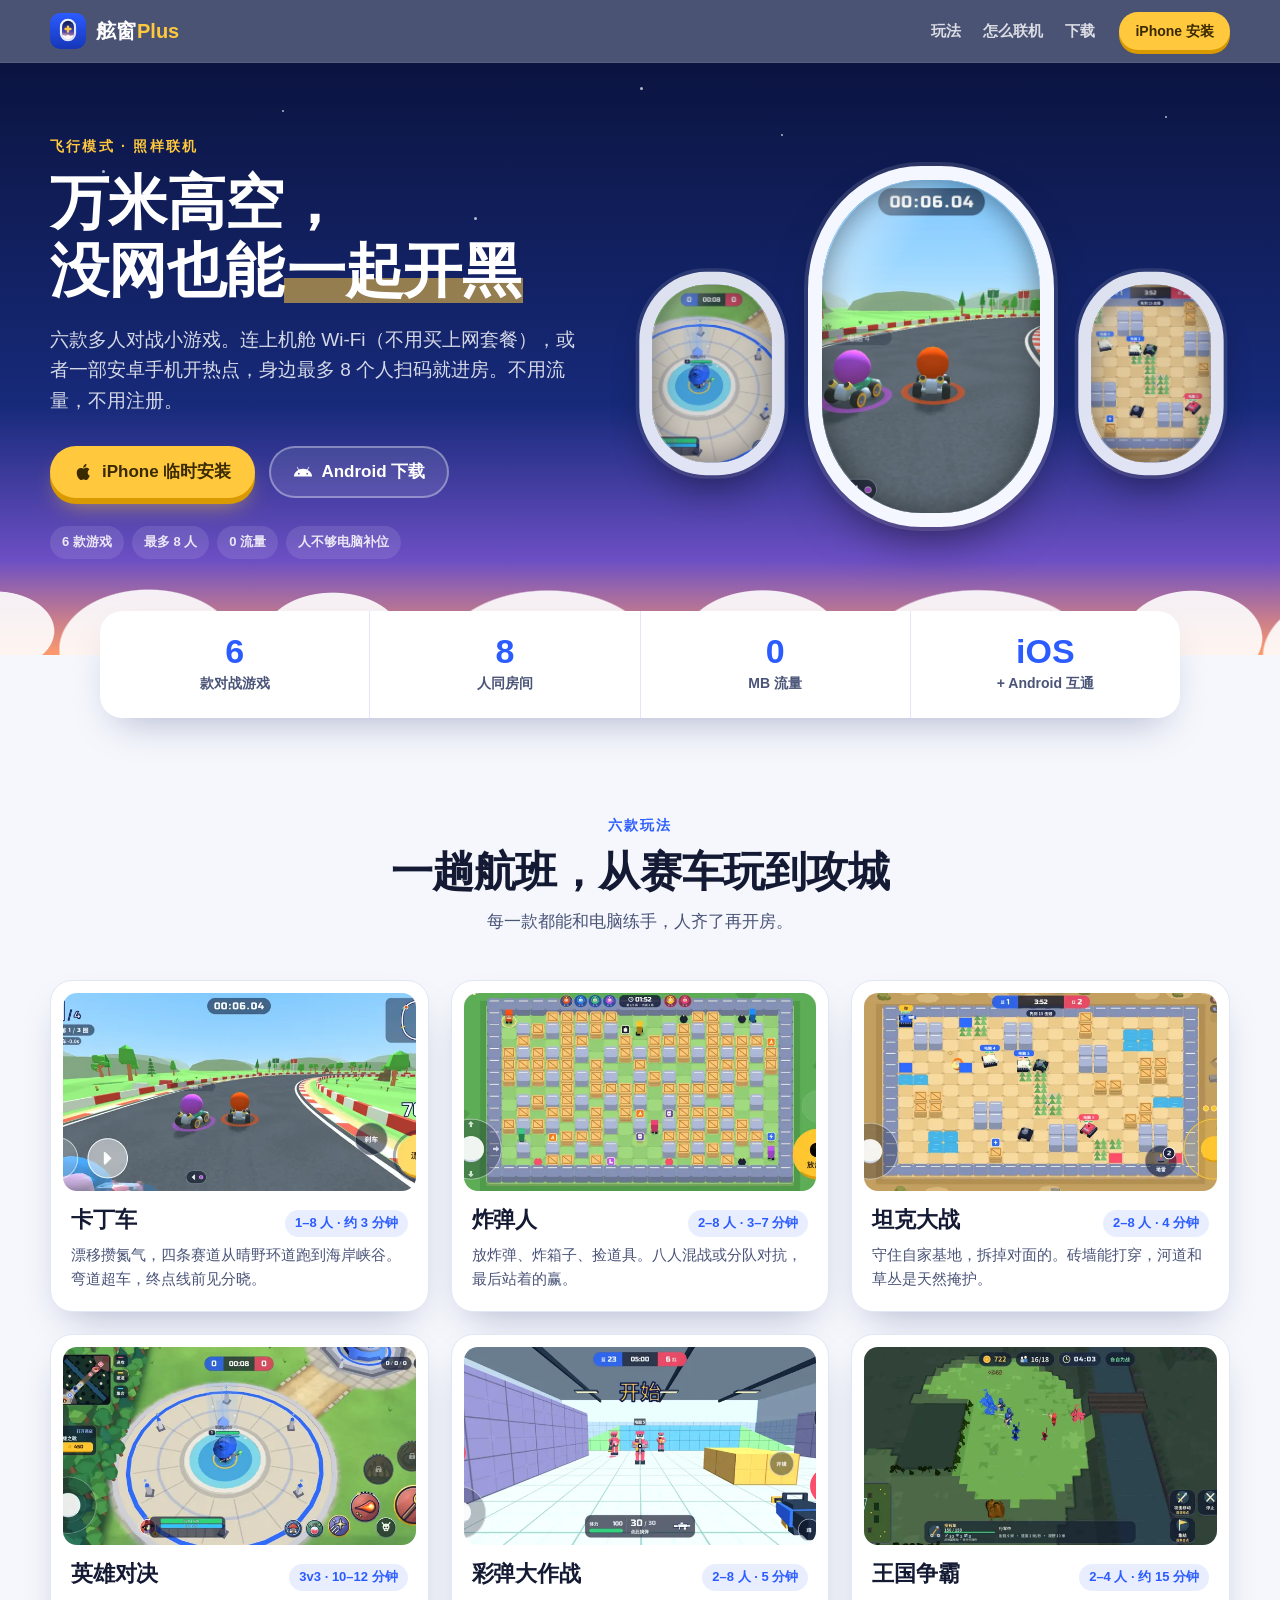
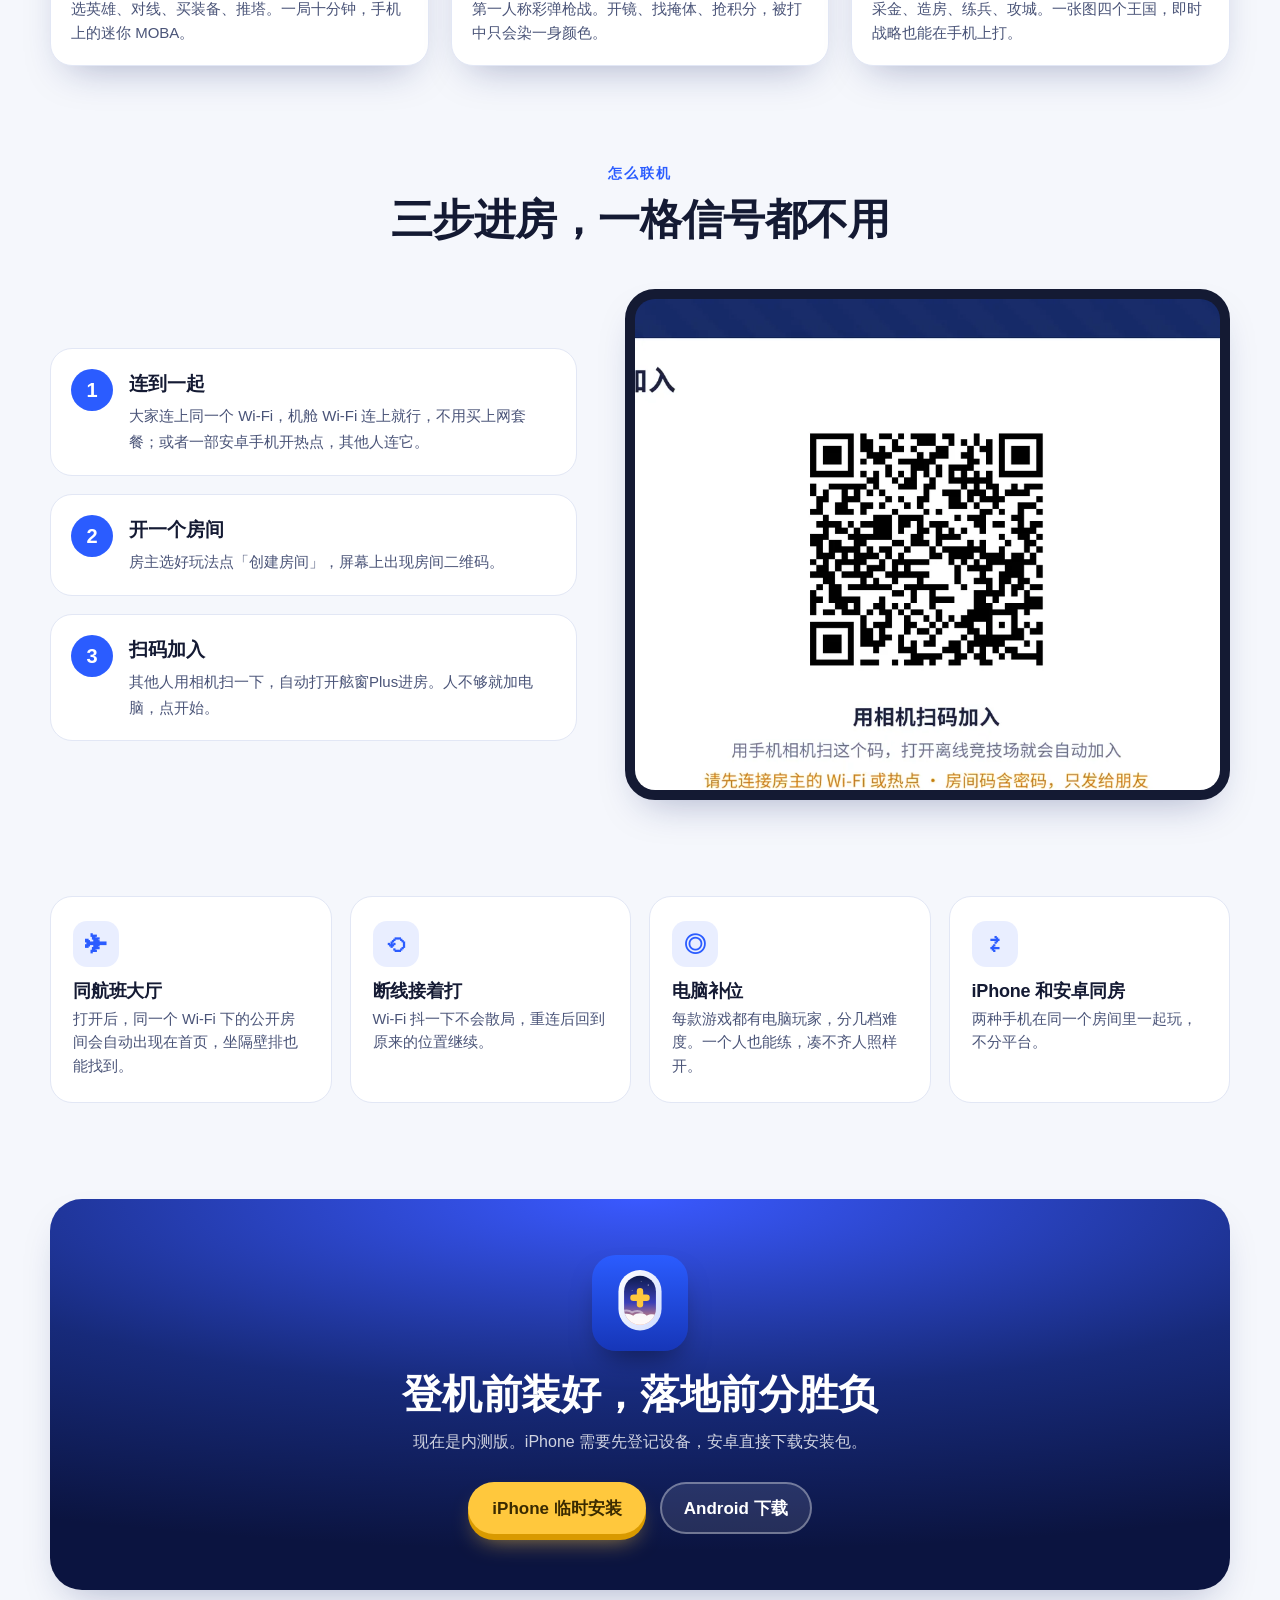
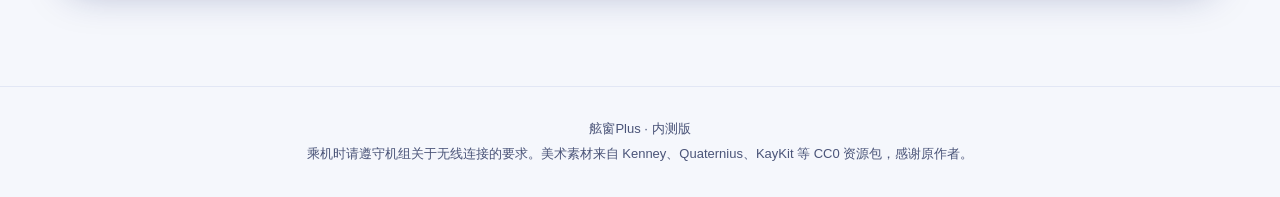
==== index.html @ 1102a58e "舷窗Plus 宣传页和 iPhone 安装页 Co-Authored-By: Claude Opus 5.5 <noreply@anthropic.com>" ====
<!doctype html>
<html lang="zh-CN">
<head>
<meta charset="utf-8">
<meta name="viewport" content="width=device-width, initial-scale=1, viewport-fit=cover">
<title>舷窗Plus · 万米高空，没网也能一起开黑</title>
<meta name="description" content="舷窗Plus：六款多人对战小游戏，开热点或连同一个 Wi-Fi，身边最多 8 人扫码进房。不用流量，不用账号，飞机上也能玩。">
<meta property="og:title" content="舷窗Plus · 万米高空，没网也能一起开黑">
<meta property="og:description" content="六款多人对战小游戏，身边最多 8 人扫码进房，不用流量。">
<meta property="og:image" content="assets/og.jpg">
<meta name="theme-color" content="#0b1440">
<link rel="icon" href="assets/logo.svg" type="image/svg+xml">
<link rel="apple-touch-icon" href="assets/icon-180.png">
<link rel="stylesheet" href="assets/site.css">
</head>
<body>
<header class="nav">
  <a class="brand" href="#top"><img src="assets/logo.svg" alt="" width="36" height="36"><span>舷窗<b>Plus</b></span></a>
  <nav>
    <a href="#games">玩法</a>
    <a href="#how">怎么联机</a>
    <a href="#download">下载</a>
  </nav>
  <a class="btn btn-sm" href="ios/">iPhone 安装</a>
</header>

<main id="top">
  <section class="hero">
    <div class="sky" aria-hidden="true">
      <i class="star" style="--x:8%;--y:18%"></i><i class="star" style="--x:22%;--y:8%"></i><i class="star" style="--x:37%;--y:26%"></i>
      <i class="star" style="--x:61%;--y:12%"></i><i class="star" style="--x:78%;--y:30%"></i><i class="star" style="--x:91%;--y:9%"></i>
      <i class="star" style="--x:50%;--y:4%"></i><i class="star" style="--x:70%;--y:22%"></i>
      <div class="clouds"></div>
    </div>
    <div class="hero-copy">
      <p class="eyebrow">飞行模式 · 照样联机</p>
      <h1>万米高空，<br>没网也能<span class="hl">一起开黑</span></h1>
      <p class="lead">六款多人对战小游戏。连上机舱 Wi-Fi（不用买上网套餐），或者一部安卓手机开热点，身边最多 8 个人扫码就进房。不用流量，不用注册。</p>
      <div class="cta">
        <a class="btn" href="ios/"><svg viewBox="0 0 24 24" aria-hidden="true"><path d="M16.4 12.6c0-2.4 2-3.6 2.1-3.7-1.1-1.7-2.9-1.9-3.5-1.9-1.5-.2-2.9.9-3.7.9-.8 0-1.9-.9-3.2-.8-1.6 0-3.1 1-4 2.4-1.7 3-.4 7.4 1.2 9.8.8 1.2 1.8 2.5 3 2.4 1.2 0 1.7-.8 3.1-.8s1.9.8 3.2.8c1.3 0 2.1-1.2 2.9-2.4.9-1.4 1.3-2.7 1.3-2.8 0 0-2.4-1-2.4-3.9zM14 5.5c.7-.8 1.1-1.9 1-3-1 0-2.1.7-2.8 1.5-.6.7-1.2 1.8-1 2.9 1.1.1 2.1-.6 2.8-1.4z"/></svg>iPhone 临时安装</a>
        <a class="btn btn-ghost" id="apk" href="https://github.com/gxlself/porthole-plus/releases/latest"><svg viewBox="0 0 24 24" aria-hidden="true"><path d="M17.6 9.5l1.8-3.1a.4.4 0 10-.7-.4l-1.8 3.1A11 11 0 0012 8a11 11 0 00-4.9 1.1L5.3 6a.4.4 0 10-.7.4l1.8 3.1A9.8 9.8 0 001 17.5h22a9.8 9.8 0 00-5.4-8zM7 15a1 1 0 110-2 1 1 0 010 2zm10 0a1 1 0 110-2 1 1 0 010 2z"/></svg>Android 下载</a>
      </div>
      <ul class="chips">
        <li>6 款游戏</li><li>最多 8 人</li><li>0 流量</li><li>人不够电脑补位</li>
      </ul>
    </div>

    <div class="cabin" aria-label="游戏画面">
      <figure class="window w1"><img src="assets/shots/moba-sm.webp" alt="英雄对决"></figure>
      <figure class="window w2 big"><div class="reel">
        <img src="assets/shots/kart.webp" alt="卡丁车">
        <img src="assets/shots/rts.webp" alt="王国争霸">
        <img src="assets/shots/fps.webp" alt="彩弹大作战">
        <img src="assets/shots/bomber.webp" alt="炸弹人">
      </div></figure>
      <figure class="window w3"><img src="assets/shots/tank-sm.webp" alt="坦克大战"></figure>
    </div>
  </section>

  <section class="strip">
    <div><b>6</b><span>款对战游戏</span></div>
    <div><b>8</b><span>人同房间</span></div>
    <div><b>0</b><span>MB 流量</span></div>
    <div><b>iOS</b><span>+ Android 互通</span></div>
  </section>

  <section id="games" class="games">
    <div class="sec-head">
      <p class="eyebrow">六款玩法</p>
      <h2>一趟航班，从赛车玩到攻城</h2>
      <p>每一款都能和电脑练手，人齐了再开房。</p>
    </div>

    <div class="game-grid">
      <article class="game">
        <div class="shot"><img loading="lazy" src="assets/shots/kart-sm.webp" alt="卡丁车比赛画面"></div>
        <div class="meta"><h3>卡丁车</h3><span class="tag">1–8 人 · 约 3 分钟</span></div>
        <p>漂移攒氮气，四条赛道从晴野环道跑到海岸峡谷。弯道超车，终点线前见分晓。</p>
      </article>
      <article class="game">
        <div class="shot"><img loading="lazy" src="assets/shots/bomber-sm.webp" alt="炸弹人对战画面"></div>
        <div class="meta"><h3>炸弹人</h3><span class="tag">2–8 人 · 3–7 分钟</span></div>
        <p>放炸弹、炸箱子、捡道具。八人混战或分队对抗，最后站着的赢。</p>
      </article>
      <article class="game">
        <div class="shot"><img loading="lazy" src="assets/shots/tank-sm.webp" alt="坦克大战画面"></div>
        <div class="meta"><h3>坦克大战</h3><span class="tag">2–8 人 · 4 分钟</span></div>
        <p>守住自家基地，拆掉对面的。砖墙能打穿，河道和草丛是天然掩护。</p>
      </article>
      <article class="game">
        <div class="shot"><img loading="lazy" src="assets/shots/moba-sm.webp" alt="英雄对决画面"></div>
        <div class="meta"><h3>英雄对决</h3><span class="tag">3v3 · 10–12 分钟</span></div>
        <p>选英雄、对线、买装备、推塔。一局十分钟，手机上的迷你 MOBA。</p>
      </article>
      <article class="game">
        <div class="shot"><img loading="lazy" src="assets/shots/fps-sm.webp" alt="彩弹大作战画面"></div>
        <div class="meta"><h3>彩弹大作战</h3><span class="tag">2–8 人 · 5 分钟</span></div>
        <p>第一人称彩弹枪战。开镜、找掩体、抢积分，被打中只会染一身颜色。</p>
      </article>
      <article class="game">
        <div class="shot"><img loading="lazy" src="assets/shots/rts-sm.webp" alt="王国争霸画面"></div>
        <div class="meta"><h3>王国争霸</h3><span class="tag">2–4 人 · 约 15 分钟</span></div>
        <p>采金、造房、练兵、攻城。一张图四个王国，即时战略也能在手机上打。</p>
      </article>
    </div>
  </section>

  <section id="how" class="how">
    <div class="sec-head">
      <p class="eyebrow">怎么联机</p>
      <h2>三步进房，一格信号都不用</h2>
    </div>
    <div class="how-wrap">
      <ol class="steps">
        <li><b>连到一起</b><span>大家连上同一个 Wi-Fi，机舱 Wi-Fi 连上就行，不用买上网套餐；或者一部安卓手机开热点，其他人连它。</span></li>
        <li><b>开一个房间</b><span>房主选好玩法点「创建房间」，屏幕上出现房间二维码。</span></li>
        <li><b>扫码加入</b><span>其他人用相机扫一下，自动打开舷窗Plus进房。人不够就加电脑，点开始。</span></li>
      </ol>
      <figure class="phone"><img loading="lazy" src="assets/shots/qr-sm.webp" alt="房间二维码画面"></figure>
    </div>
  </section>

  <section class="features">
    <div class="feat"><i>✈︎</i><h3>同航班大厅</h3><p>打开后，同一个 Wi-Fi 下的公开房间会自动出现在首页，坐隔壁排也能找到。</p></div>
    <div class="feat"><i>⟲</i><h3>断线接着打</h3><p>Wi-Fi 抖一下不会散局，重连后回到原来的位置继续。</p></div>
    <div class="feat"><i>◎</i><h3>电脑补位</h3><p>每款游戏都有电脑玩家，分几档难度。一个人也能练，凑不齐人照样开。</p></div>
    <div class="feat"><i>⇄</i><h3>iPhone 和安卓同房</h3><p>两种手机在同一个房间里一起玩，不分平台。</p></div>
  </section>

  <section id="download" class="download">
    <div class="dl-card">
      <img class="dl-logo" src="assets/logo.svg" alt="" width="96" height="96">
      <h2>登机前装好，落地前分胜负</h2>
      <p>现在是内测版。iPhone 需要先登记设备，安卓直接下载安装包。</p>
      <div class="cta center">
        <a class="btn" href="ios/">iPhone 临时安装</a>
        <a class="btn btn-ghost" href="https://github.com/gxlself/porthole-plus/releases/latest">Android 下载</a>
      </div>
    </div>
  </section>
</main>

<footer class="foot">
  <p>舷窗Plus · 内测版</p>
  <p class="credits">乘机时请遵守机组关于无线连接的要求。美术素材来自 Kenney、Quaternius、KayKit 等 CC0 资源包，感谢原作者。</p>
</footer>
</body>
</html>
---- assets/site.css ----
:root {
  --night: #0b1440;
  --night-2: #172a7a;
  --dusk: #ff9a6b;
  --brand: #2b5cff;
  --brand-ink: #1636b8;
  --sun: #ffc83d;
  --sun-ink: #3a2a00;
  --bezel: #f4f7ff;
  --bezel-edge: #c9d6ff;
  --bg: #f5f7fc;
  --card: #ffffff;
  --ink: #141a33;
  --ink-2: #4a5478;
  --line: #e2e7f5;
  --radius: 22px;
  --shadow: 0 18px 40px -18px rgba(20, 34, 102, .35);
  --font: -apple-system, BlinkMacSystemFont, "PingFang SC", "Hiragino Sans GB", "Microsoft YaHei", "Noto Sans SC", "Segoe UI", sans-serif;
  color-scheme: light;
}
@media (prefers-color-scheme: dark) {
  :root:not([data-theme="light"]) {
    --bg: #0a0f2a; --card: #121a42; --ink: #eef2ff; --ink-2: #a9b4dd; --line: #233064;
    --shadow: 0 18px 40px -18px rgba(0, 0, 0, .6); color-scheme: dark;
  }
}
:root[data-theme="dark"] {
  --bg: #0a0f2a; --card: #121a42; --ink: #eef2ff; --ink-2: #a9b4dd; --line: #233064;
  --shadow: 0 18px 40px -18px rgba(0, 0, 0, .6); color-scheme: dark;
}

* { box-sizing: border-box; }
html { scroll-behavior: smooth; -webkit-text-size-adjust: 100%; }
body { margin: 0; font-family: var(--font); color: var(--ink); background: var(--bg); line-height: 1.6; overflow-x: hidden; }
img { display: block; max-width: 100%; }
a { color: inherit; }
h1, h2, h3 { line-height: 1.15; margin: 0; letter-spacing: -.01em; }

/* nav */
.nav {
  position: sticky; top: 0; z-index: 20; display: flex; align-items: center; gap: 24px;
  padding: 12px max(16px, calc((100vw - 1180px) / 2)); padding-top: max(12px, env(safe-area-inset-top));
  background: rgba(11, 20, 64, .72); backdrop-filter: saturate(1.4) blur(14px); -webkit-backdrop-filter: saturate(1.4) blur(14px);
  color: #fff; border-bottom: 1px solid rgba(255, 255, 255, .08);
}
.brand { display: flex; align-items: center; gap: 10px; text-decoration: none; font-weight: 800; font-size: 20px; }
.brand img { border-radius: 10px; }
.brand b { color: var(--sun); font-weight: 800; margin-left: 1px; }
.nav nav { display: flex; gap: 22px; margin-left: auto; }
.nav nav a { text-decoration: none; opacity: .8; font-weight: 600; font-size: 15px; }
.nav nav a:hover { opacity: 1; }

/* buttons */
.btn {
  display: inline-flex; align-items: center; justify-content: center; gap: 8px; min-height: 52px; padding: 0 24px;
  border-radius: 999px; background: var(--sun); color: var(--sun-ink); font-weight: 800; font-size: 17px;
  text-decoration: none; box-shadow: 0 6px 0 #d99a00, 0 14px 24px -10px rgba(255, 200, 61, .7);
  transition: transform .15s ease, box-shadow .15s ease;
}
.btn svg { width: 20px; height: 20px; fill: currentColor; }
.btn:hover { transform: translateY(-2px); }
.btn:active { transform: translateY(3px); box-shadow: 0 3px 0 #d99a00; }
.btn-ghost { background: rgba(255, 255, 255, .1); color: #fff; box-shadow: inset 0 0 0 2px rgba(255, 255, 255, .35); }
.btn-ghost:active { box-shadow: inset 0 0 0 2px rgba(255, 255, 255, .35); }
.btn-sm { min-height: 38px; padding: 0 16px; font-size: 14px; box-shadow: 0 4px 0 #d99a00; }

/* hero */
.hero {
  position: relative; display: grid; grid-template-columns: 1fr 1.1fr; align-items: center; gap: 40px;
  padding: 72px max(16px, calc((100vw - 1180px) / 2)) 96px; color: #fff; overflow: hidden;
  background: linear-gradient(180deg, var(--night) 0%, var(--night-2) 58%, #6c4fc4 84%, var(--dusk) 100%);
}
.sky { position: absolute; inset: 0; pointer-events: none; }
.star { position: absolute; left: var(--x); top: var(--y); width: 3px; height: 3px; border-radius: 50%; background: #fff; opacity: .7; animation: twinkle 3.2s ease-in-out infinite; }
.star:nth-child(2n) { animation-delay: -1.4s; width: 2px; height: 2px; }
.star:nth-child(3n) { animation-delay: -2.2s; }
@keyframes twinkle { 50% { opacity: .15; } }
.clouds {
  position: absolute; left: -10%; right: -10%; bottom: -30px; height: 180px;
  background:
    radial-gradient(60px 40px at 8% 70%, #fff 98%, transparent), radial-gradient(90px 60px at 18% 80%, #fff 98%, transparent),
    radial-gradient(70px 46px at 30% 74%, #fff 98%, transparent), radial-gradient(110px 70px at 44% 86%, #fff 98%, transparent),
    radial-gradient(80px 52px at 58% 76%, #fff 98%, transparent), radial-gradient(120px 74px at 72% 88%, #fff 98%, transparent),
    radial-gradient(70px 48px at 86% 74%, #fff 98%, transparent), radial-gradient(100px 66px at 97% 84%, #fff 98%, transparent);
  opacity: .9; animation: drift 40s linear infinite alternate;
}
@keyframes drift { to { transform: translateX(-6%); } }
.hero-copy { position: relative; z-index: 2; }
.eyebrow { margin: 0 0 12px; font-size: 14px; font-weight: 800; letter-spacing: .16em; color: var(--sun); }
.hero h1 { font-size: clamp(36px, 4.6vw, 62px); font-weight: 900; }
.hl { background: linear-gradient(transparent 62%, rgba(255, 200, 61, .55) 0); padding: 0 .05em; white-space: nowrap; }
.lead { margin: 20px 0 30px; font-size: clamp(16px, 1.5vw, 19px); color: rgba(255, 255, 255, .82); max-width: 32em; }
.cta { display: flex; flex-wrap: wrap; gap: 14px; }
.cta.center { justify-content: center; }
.chips { display: flex; flex-wrap: wrap; gap: 8px; list-style: none; padding: 0; margin: 28px 0 0; }
.chips li { padding: 6px 12px; border-radius: 999px; background: rgba(255, 255, 255, .1); font-size: 13px; font-weight: 700; color: rgba(255, 255, 255, .85); }

/* cabin windows */
.cabin { position: relative; z-index: 2; display: grid; grid-template-columns: .8fr 1.25fr .8fr; align-items: center; gap: 18px; }
.window {
  margin: 0; position: relative; aspect-ratio: 3 / 4.2; border-radius: 46% / 34%; overflow: hidden;
  background: #0d1b4d; border: 14px solid var(--bezel);
  box-shadow: inset 0 0 0 3px var(--bezel-edge), 0 0 0 4px rgba(255, 255, 255, .12), 0 26px 50px -20px rgba(0, 0, 0, .6);
}
.window::after {
  content: ""; position: absolute; inset: 0; border-radius: inherit; pointer-events: none;
  background: linear-gradient(125deg, rgba(255, 255, 255, .28) 0 18%, transparent 30% 100%);
  box-shadow: inset 0 0 30px rgba(0, 0, 0, .45);
}
.window img { width: 100%; height: 100%; object-fit: cover; }
.window.w1, .window.w3 { transform: translateY(26px) scale(.92); opacity: .9; }
.window.big { aspect-ratio: 3 / 4.4; }
.reel { position: absolute; inset: 0; }
.reel img { position: absolute; inset: 0; opacity: 0; animation: reel 16s infinite; }
.reel img:nth-child(1) { animation-delay: 0s; }
.reel img:nth-child(2) { animation-delay: 4s; }
.reel img:nth-child(3) { animation-delay: 8s; }
.reel img:nth-child(4) { animation-delay: 12s; }
@keyframes reel { 0%, 22% { opacity: 1; transform: scale(1.06); } 27%, 100% { opacity: 0; transform: scale(1); } }
.reel img:nth-child(1) { opacity: 1; }

/* stats strip */
.strip {
  position: relative; z-index: 3; display: grid; grid-template-columns: repeat(4, 1fr); gap: 1px; max-width: 1080px;
  margin: -44px auto 0; background: var(--line); border-radius: var(--radius); overflow: hidden; box-shadow: var(--shadow);
}
.strip div { background: var(--card); padding: 22px 16px; text-align: center; }
.strip b { display: block; font-size: 34px; font-weight: 900; color: var(--brand); line-height: 1.1; }
.strip span { font-size: 14px; color: var(--ink-2); font-weight: 600; }

/* sections */
section.games, section.how, section.features, section.download { padding: 96px max(16px, calc((100vw - 1180px) / 2)) 0; }
.sec-head { text-align: center; max-width: 640px; margin: 0 auto 44px; }
.sec-head .eyebrow { color: var(--brand); }
.sec-head h2 { font-size: clamp(28px, 3.6vw, 42px); font-weight: 900; }
.sec-head p:not(.eyebrow) { color: var(--ink-2); margin: 12px 0 0; font-size: 17px; }

.game-grid { display: grid; grid-template-columns: repeat(3, 1fr); gap: 22px; }
.game { background: var(--card); border: 1px solid var(--line); border-radius: var(--radius); padding: 12px 12px 20px; box-shadow: var(--shadow); transition: transform .2s ease; }
.game:hover { transform: translateY(-4px); }
.shot { border-radius: 14px; overflow: hidden; aspect-ratio: 16 / 9; background: #0d1b4d; }
.shot img { width: 100%; height: 100%; object-fit: cover; transition: transform .4s ease; }
.game:hover .shot img { transform: scale(1.05); }
.meta { display: flex; align-items: baseline; justify-content: space-between; gap: 10px; flex-wrap: wrap; margin: 16px 8px 6px; }
.meta h3 { font-size: 22px; font-weight: 900; }
.tag { font-size: 13px; font-weight: 800; color: var(--brand); background: rgba(43, 92, 255, .1); padding: 3px 10px; border-radius: 999px; white-space: nowrap; }
.game p { margin: 0 8px; color: var(--ink-2); font-size: 15px; }

.how-wrap { display: grid; grid-template-columns: 1fr 1.15fr; gap: 48px; align-items: center; }
.steps { list-style: none; padding: 0; margin: 0; counter-reset: s; display: grid; gap: 18px; }
.steps li { counter-increment: s; position: relative; padding: 20px 20px 20px 78px; background: var(--card); border: 1px solid var(--line); border-radius: var(--radius); }
.steps li::before {
  content: counter(s); position: absolute; left: 20px; top: 20px; width: 42px; height: 42px; border-radius: 50%;
  display: grid; place-items: center; background: var(--brand); color: #fff; font-weight: 900; font-size: 20px;
}
.steps b { display: block; font-size: 19px; margin-bottom: 4px; }
.steps span { color: var(--ink-2); font-size: 15px; }
.phone { margin: 0; border-radius: 30px; overflow: hidden; border: 10px solid #141a33; box-shadow: var(--shadow); background: #141a33; }

.features { display: grid; grid-template-columns: repeat(4, 1fr); gap: 18px; }
.feat { background: var(--card); border: 1px solid var(--line); border-radius: var(--radius); padding: 24px 22px; }
.feat i { display: grid; place-items: center; width: 46px; height: 46px; border-radius: 14px; background: rgba(43, 92, 255, .1); color: var(--brand); font-style: normal; font-size: 22px; font-weight: 900; margin-bottom: 14px; }
.feat h3 { font-size: 18px; margin-bottom: 6px; }
.feat p { margin: 0; color: var(--ink-2); font-size: 14.5px; }

.download { padding-bottom: 96px !important; }
.dl-card {
  text-align: center; color: #fff; border-radius: 32px; padding: 56px 24px;
  background: radial-gradient(120% 90% at 50% 0%, #3a59ff 0%, var(--night-2) 55%, var(--night) 100%);
  box-shadow: var(--shadow);
}
.dl-logo { margin: 0 auto 20px; border-radius: 24px; box-shadow: 0 16px 30px -12px rgba(0, 0, 0, .5); }
.dl-card h2 { font-size: clamp(26px, 3.4vw, 40px); font-weight: 900; }
.dl-card p { color: rgba(255, 255, 255, .8); margin: 12px auto 28px; max-width: 30em; }

.foot { text-align: center; padding: 28px 16px calc(28px + env(safe-area-inset-bottom)); color: var(--ink-2); font-size: 13px; border-top: 1px solid var(--line); }
.foot p { margin: 4px 0; }

@media (max-width: 960px) {
  .hero { grid-template-columns: 1fr; padding-top: 48px; text-align: left; }
  .cabin { max-width: 560px; margin: 0 auto; width: 100%; }
  .game-grid { grid-template-columns: repeat(2, 1fr); }
  .how-wrap { grid-template-columns: 1fr; }
  .features { grid-template-columns: repeat(2, 1fr); }
}
@media (max-width: 600px) {
  .nav { gap: 12px; }
  .nav nav { display: none; }
  .nav .btn-sm { margin-left: auto; }
  .hero { padding-bottom: 80px; }
  .cta .btn { flex: 1 1 100%; }
  .cabin { gap: 10px; }
  .window { border-width: 9px; }
  .strip { grid-template-columns: repeat(2, 1fr); margin: -36px 16px 0; }
  .strip b { font-size: 28px; }
  .game-grid, .features { grid-template-columns: 1fr; }
  section.games, section.how, section.features, section.download { padding-top: 64px; }
  .steps li { padding-left: 70px; }
}
@media (prefers-reduced-motion: reduce) {
  .star, .clouds, .reel img { animation: none; }
  .btn, .game, .shot img { transition: none; }
}
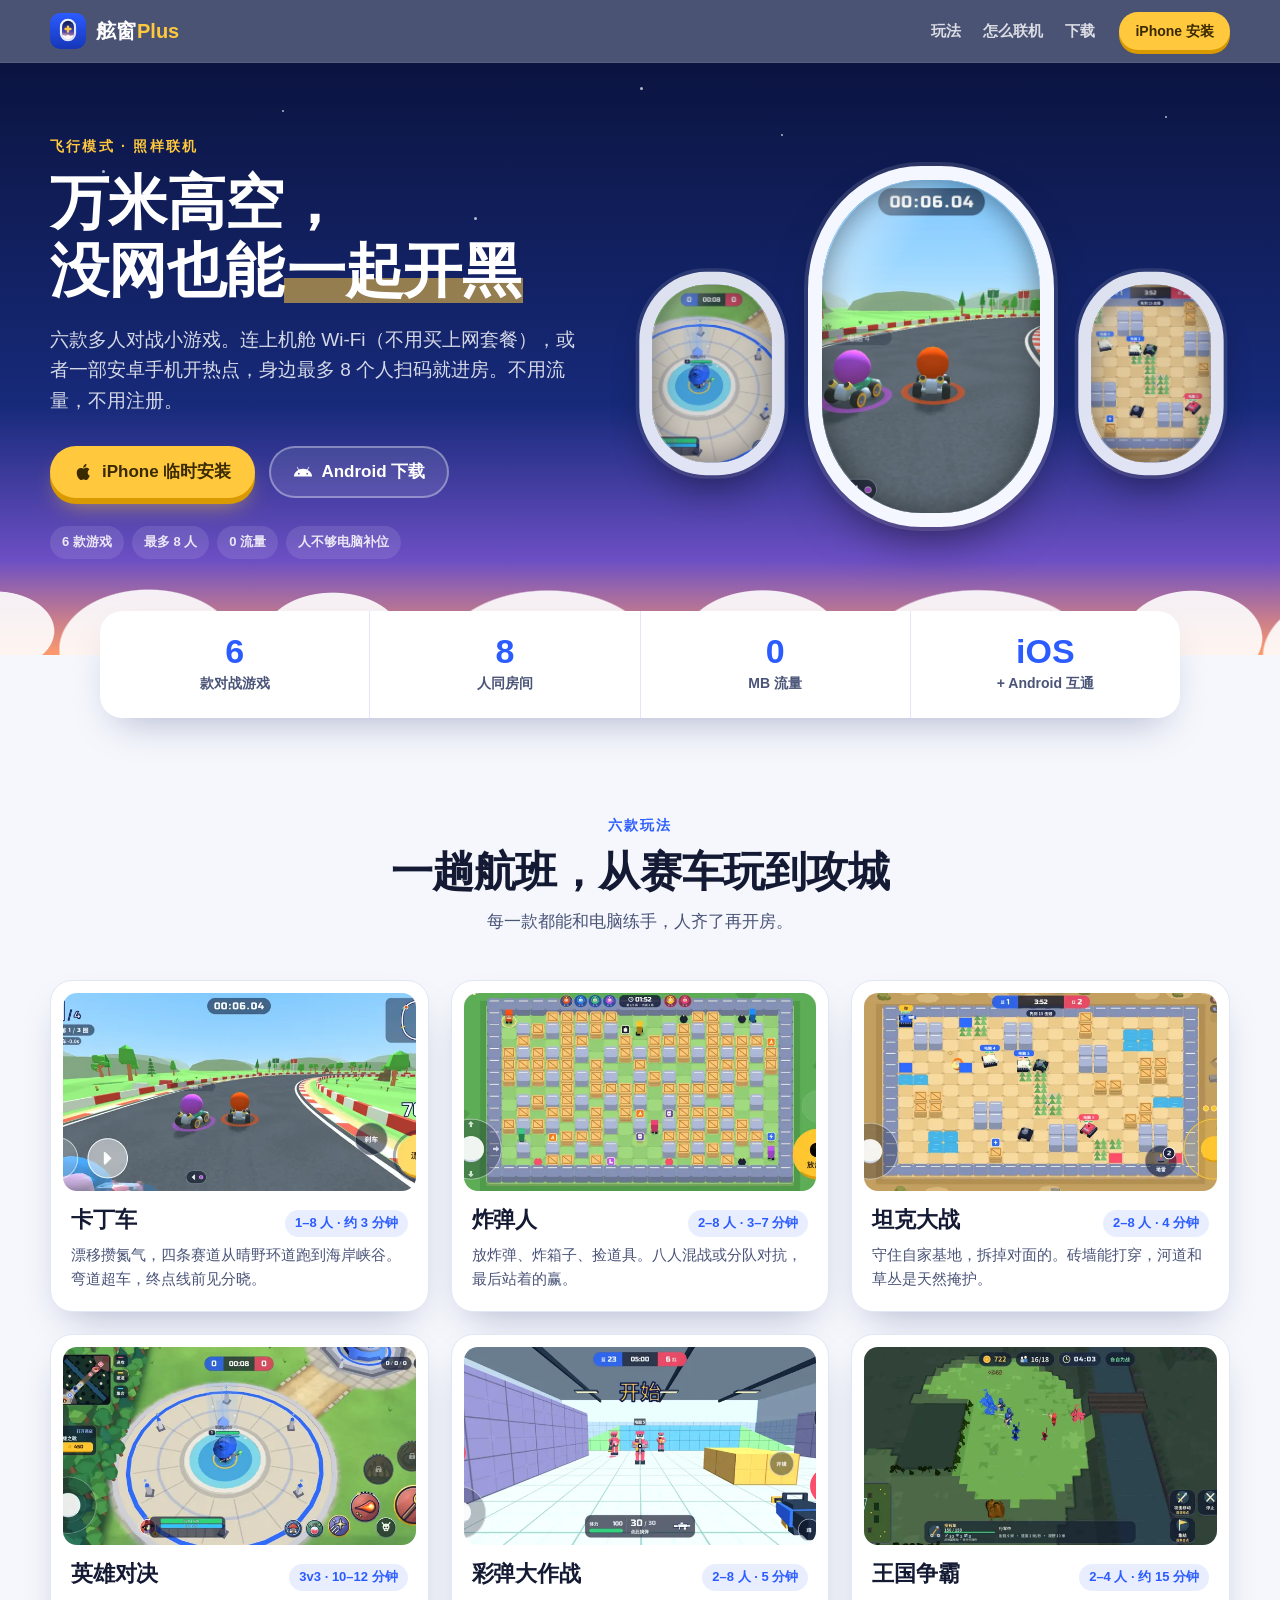
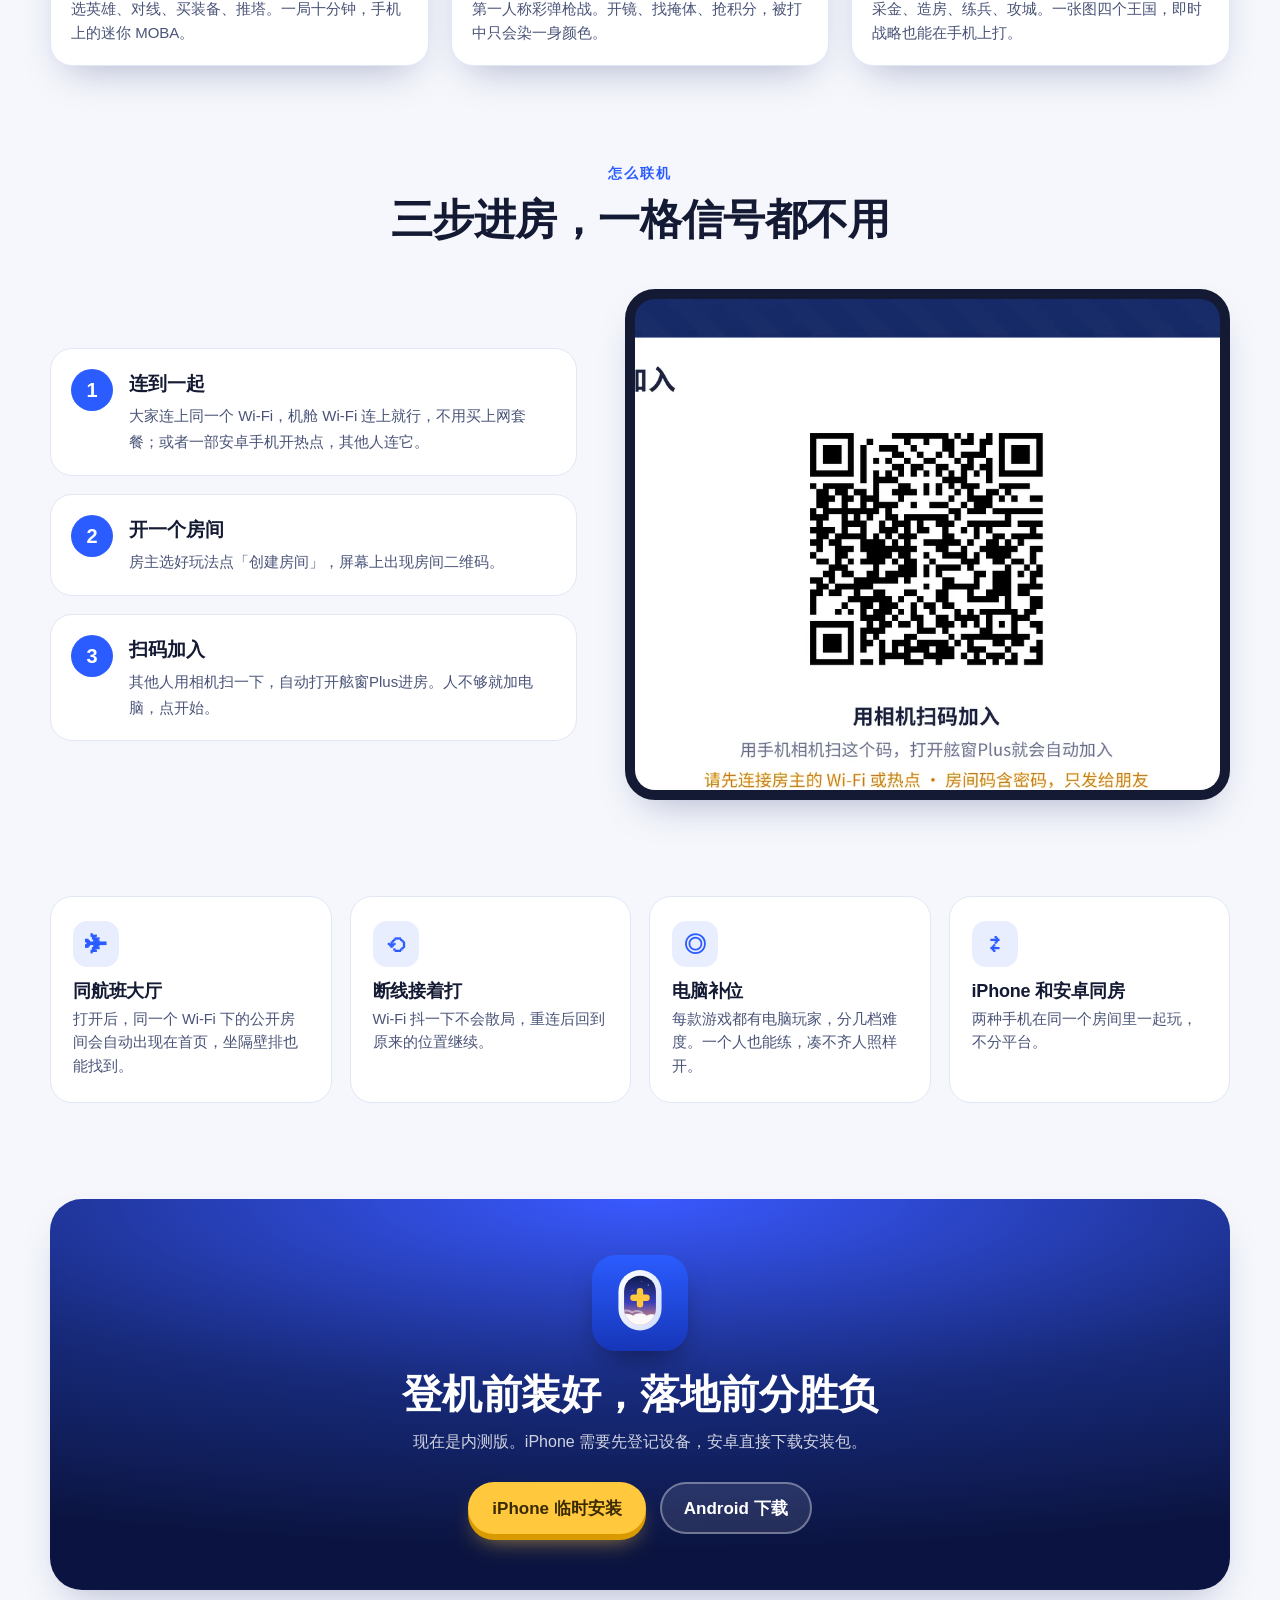
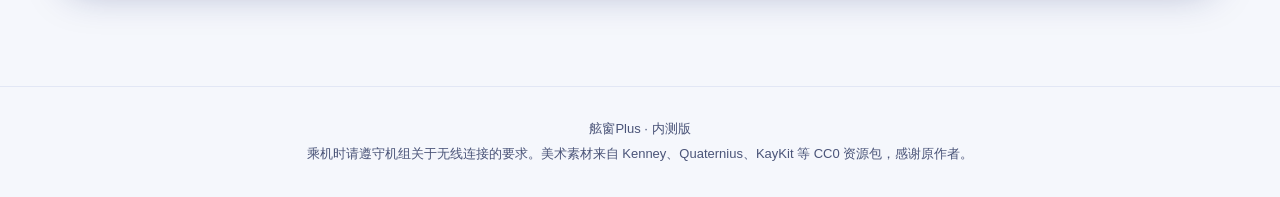
==== commit 22d167f8: "安卓包改放 GitHub Release Co-Authored-By: Claude Opus 5.5 <noreply@anthropic.com>" ====
--- a/index.html
+++ b/index.html
@@ -21,7 +21,7 @@
     <a href="#how">怎么联机</a>
     <a href="#download">下载</a>
   </nav>
-  <a class="btn btn-sm" href="ios/">iPhone 安装</a>
+  <a class="btn btn-sm" href="https://porthole.gxlself.com/ios/">iPhone 安装</a>
 </header>
 
 <main id="top">
@@ -37,8 +37,8 @@
       <h1>万米高空，<br>没网也能<span class="hl">一起开黑</span></h1>
       <p class="lead">六款多人对战小游戏。连上机舱 Wi-Fi（不用买上网套餐），或者一部安卓手机开热点，身边最多 8 个人扫码就进房。不用流量，不用注册。</p>
       <div class="cta">
-        <a class="btn" href="ios/"><svg viewBox="0 0 24 24" aria-hidden="true"><path d="M16.4 12.6c0-2.4 2-3.6 2.1-3.7-1.1-1.7-2.9-1.9-3.5-1.9-1.5-.2-2.9.9-3.7.9-.8 0-1.9-.9-3.2-.8-1.6 0-3.1 1-4 2.4-1.7 3-.4 7.4 1.2 9.8.8 1.2 1.8 2.5 3 2.4 1.2 0 1.7-.8 3.1-.8s1.9.8 3.2.8c1.3 0 2.1-1.2 2.9-2.4.9-1.4 1.3-2.7 1.3-2.8 0 0-2.4-1-2.4-3.9zM14 5.5c.7-.8 1.1-1.9 1-3-1 0-2.1.7-2.8 1.5-.6.7-1.2 1.8-1 2.9 1.1.1 2.1-.6 2.8-1.4z"/></svg>iPhone 临时安装</a>
-        <a class="btn btn-ghost" id="apk" href="https://github.com/gxlself/porthole-plus/releases/latest"><svg viewBox="0 0 24 24" aria-hidden="true"><path d="M17.6 9.5l1.8-3.1a.4.4 0 10-.7-.4l-1.8 3.1A11 11 0 0012 8a11 11 0 00-4.9 1.1L5.3 6a.4.4 0 10-.7.4l1.8 3.1A9.8 9.8 0 001 17.5h22a9.8 9.8 0 00-5.4-8zM7 15a1 1 0 110-2 1 1 0 010 2zm10 0a1 1 0 110-2 1 1 0 010 2z"/></svg>Android 下载</a>
+        <a class="btn" href="https://porthole.gxlself.com/ios/"><svg viewBox="0 0 24 24" aria-hidden="true"><path d="M16.4 12.6c0-2.4 2-3.6 2.1-3.7-1.1-1.7-2.9-1.9-3.5-1.9-1.5-.2-2.9.9-3.7.9-.8 0-1.9-.9-3.2-.8-1.6 0-3.1 1-4 2.4-1.7 3-.4 7.4 1.2 9.8.8 1.2 1.8 2.5 3 2.4 1.2 0 1.7-.8 3.1-.8s1.9.8 3.2.8c1.3 0 2.1-1.2 2.9-2.4.9-1.4 1.3-2.7 1.3-2.8 0 0-2.4-1-2.4-3.9zM14 5.5c.7-.8 1.1-1.9 1-3-1 0-2.1.7-2.8 1.5-.6.7-1.2 1.8-1 2.9 1.1.1 2.1-.6 2.8-1.4z"/></svg>iPhone 临时安装</a>
+        <a class="btn btn-ghost" id="apk" href="https://github.com/gxlself/porthole-plus/releases/download/v0.1.0/PortholePlus.apk"><svg viewBox="0 0 24 24" aria-hidden="true"><path d="M17.6 9.5l1.8-3.1a.4.4 0 10-.7-.4l-1.8 3.1A11 11 0 0012 8a11 11 0 00-4.9 1.1L5.3 6a.4.4 0 10-.7.4l1.8 3.1A9.8 9.8 0 001 17.5h22a9.8 9.8 0 00-5.4-8zM7 15a1 1 0 110-2 1 1 0 010 2zm10 0a1 1 0 110-2 1 1 0 010 2z"/></svg>Android 下载</a>
       </div>
       <ul class="chips">
         <li>6 款游戏</li><li>最多 8 人</li><li>0 流量</li><li>人不够电脑补位</li>
@@ -133,8 +133,8 @@
       <h2>登机前装好，落地前分胜负</h2>
       <p>现在是内测版。iPhone 需要先登记设备，安卓直接下载安装包。</p>
       <div class="cta center">
-        <a class="btn" href="ios/">iPhone 临时安装</a>
-        <a class="btn btn-ghost" href="https://github.com/gxlself/porthole-plus/releases/latest">Android 下载</a>
+        <a class="btn" href="https://porthole.gxlself.com/ios/">iPhone 临时安装</a>
+        <a class="btn btn-ghost" href="https://github.com/gxlself/porthole-plus/releases/download/v0.1.0/PortholePlus.apk">Android 下载</a>
       </div>
     </div>
   </section>
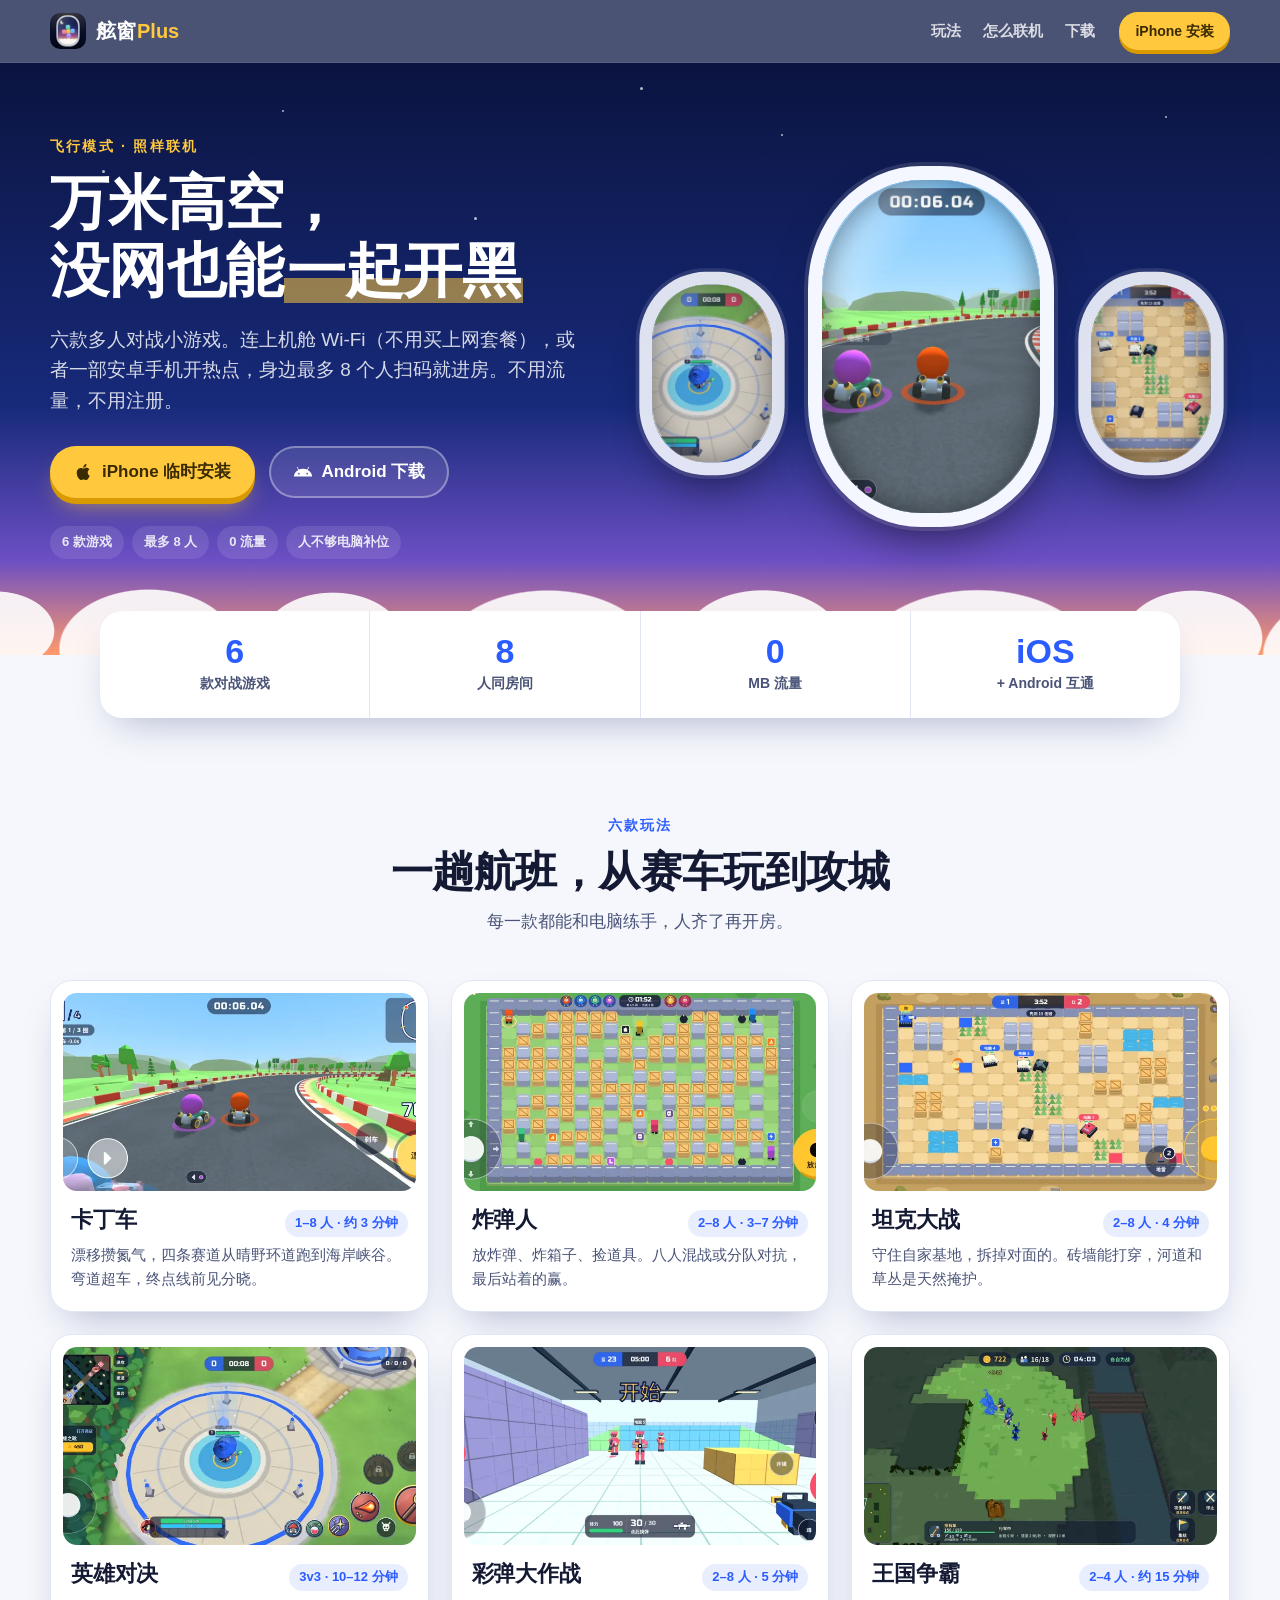
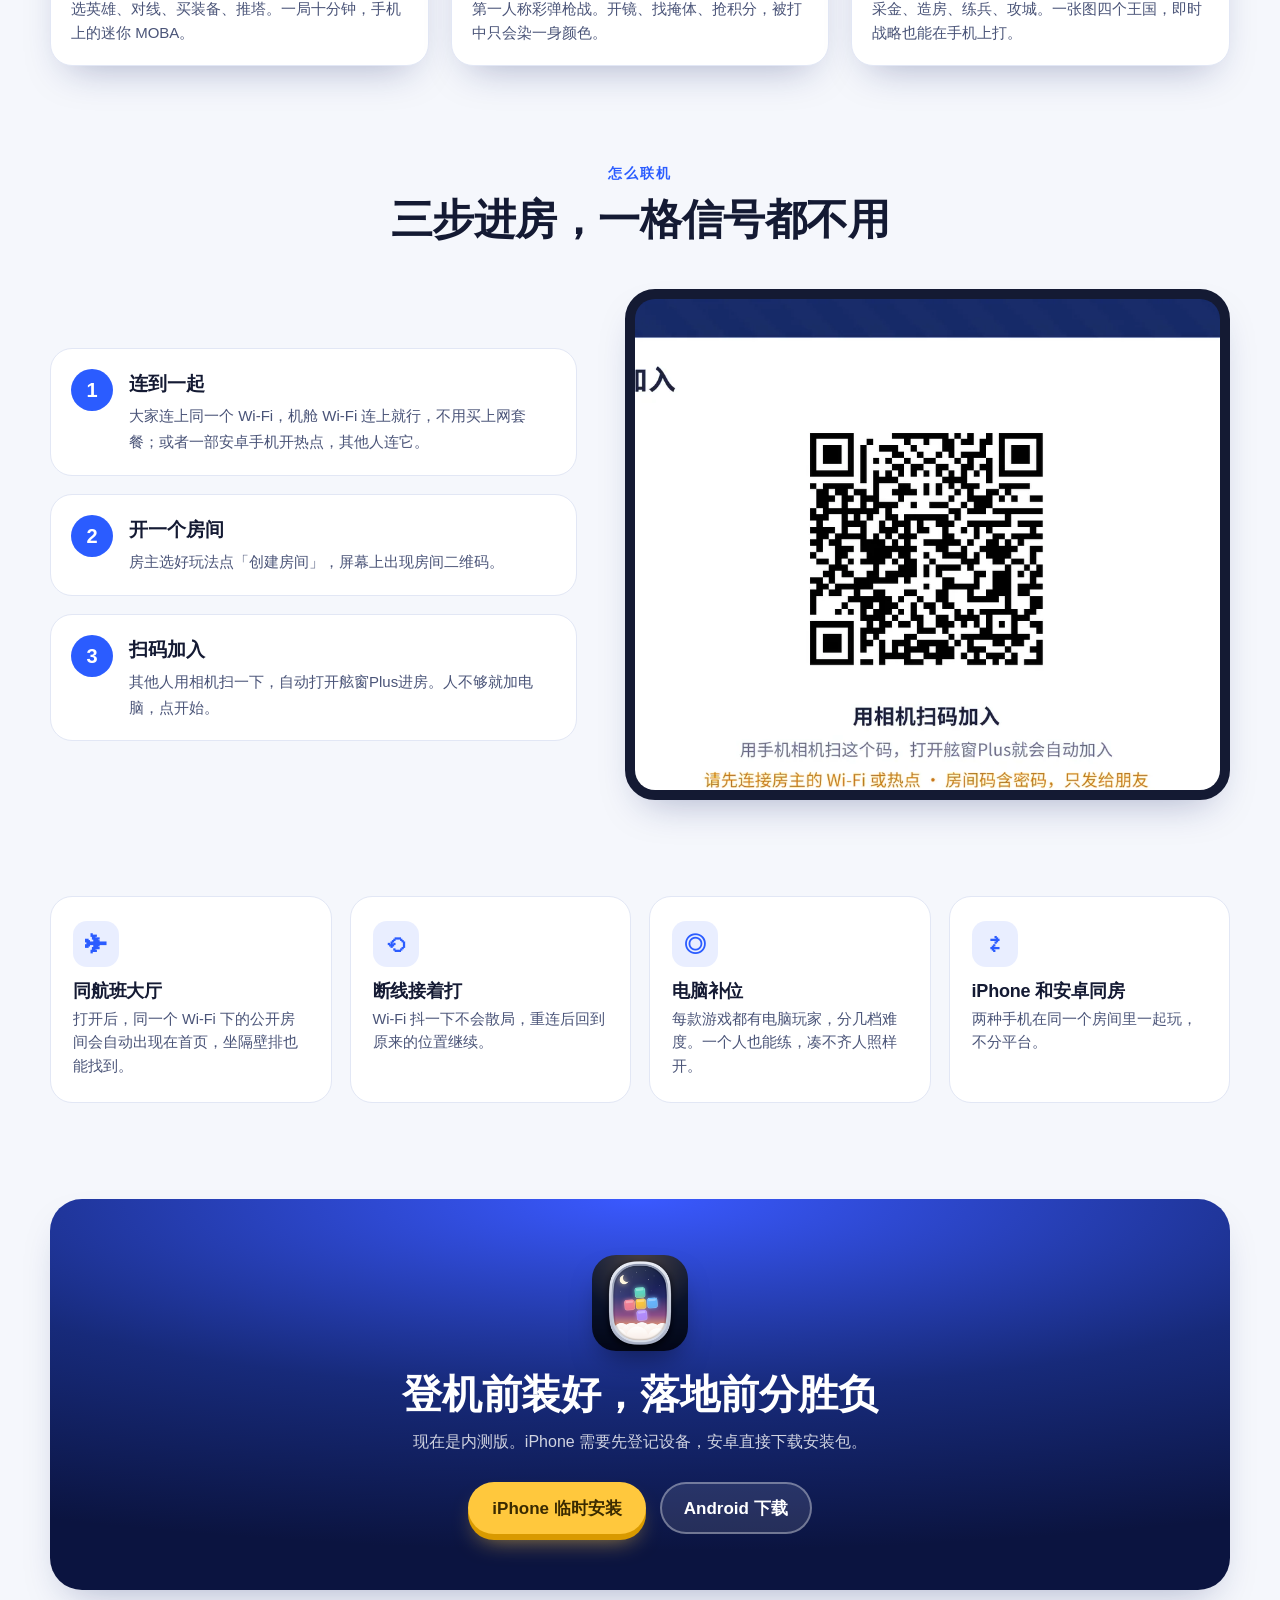
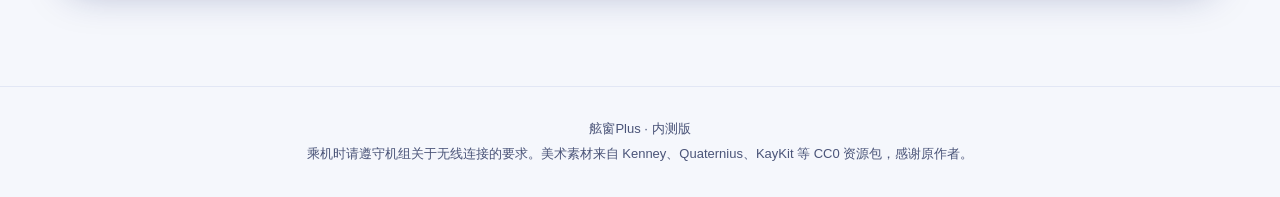
==== commit 846efe7e: "新图标：沿用 Window Seat 的舷窗星空云海，中间五块发光方块拼成「+」 Co-Authored-By: Claude Opus 5.5 <noreply@anthropic.com>" ====
--- a/index.html
+++ b/index.html
@@ -9,13 +9,13 @@
 <meta property="og:description" content="六款多人对战小游戏，身边最多 8 人扫码进房，不用流量。">
 <meta property="og:image" content="assets/og.jpg">
 <meta name="theme-color" content="#0b1440">
-<link rel="icon" href="assets/logo.svg" type="image/svg+xml">
+<link rel="icon" href="assets/icon-64.png" type="image/png">
 <link rel="apple-touch-icon" href="assets/icon-180.png">
 <link rel="stylesheet" href="assets/site.css">
 </head>
 <body>
 <header class="nav">
-  <a class="brand" href="#top"><img src="assets/logo.svg" alt="" width="36" height="36"><span>舷窗<b>Plus</b></span></a>
+  <a class="brand" href="#top"><img src="assets/icon-180.png" alt="" width="36" height="36"><span>舷窗<b>Plus</b></span></a>
   <nav>
     <a href="#games">玩法</a>
     <a href="#how">怎么联机</a>
@@ -129,7 +129,7 @@
 
   <section id="download" class="download">
     <div class="dl-card">
-      <img class="dl-logo" src="assets/logo.svg" alt="" width="96" height="96">
+      <img class="dl-logo" src="assets/icon-180.png" alt="" width="96" height="96">
       <h2>登机前装好，落地前分胜负</h2>
       <p>现在是内测版。iPhone 需要先登记设备，安卓直接下载安装包。</p>
       <div class="cta center">
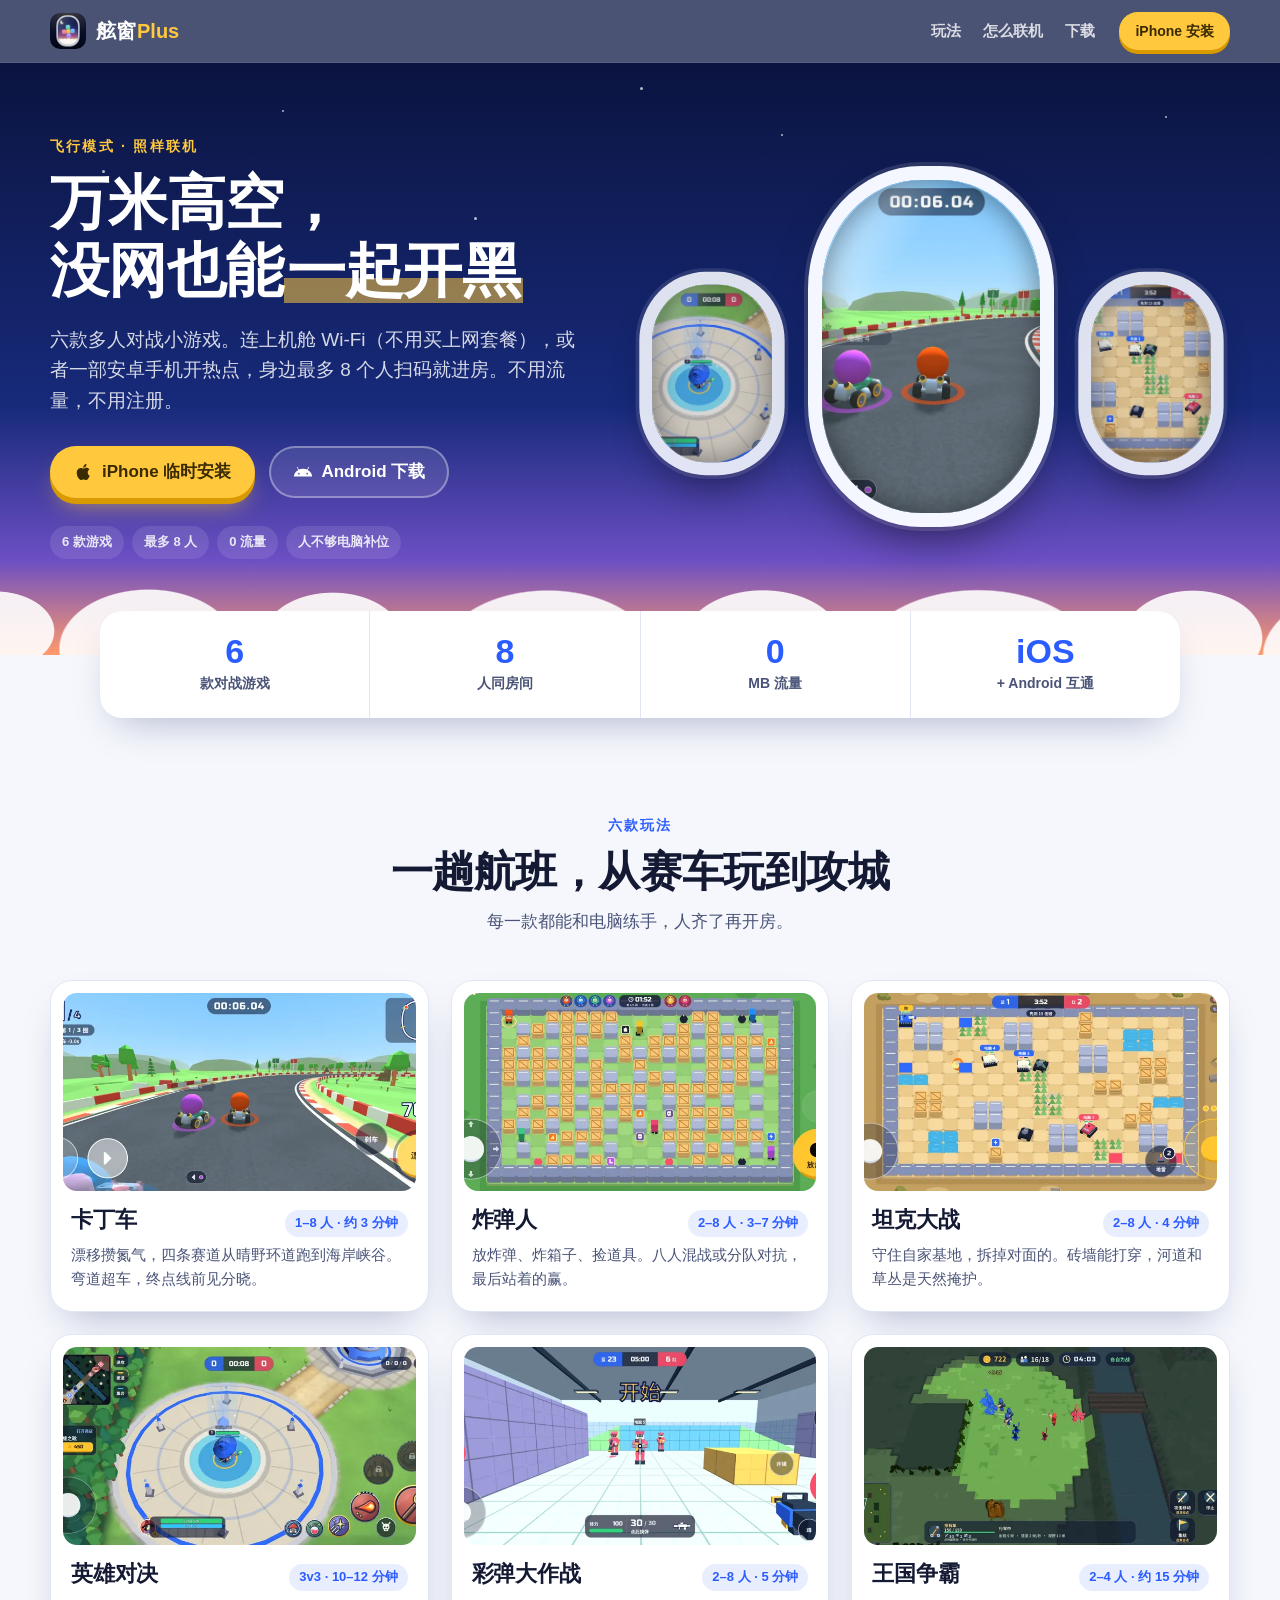
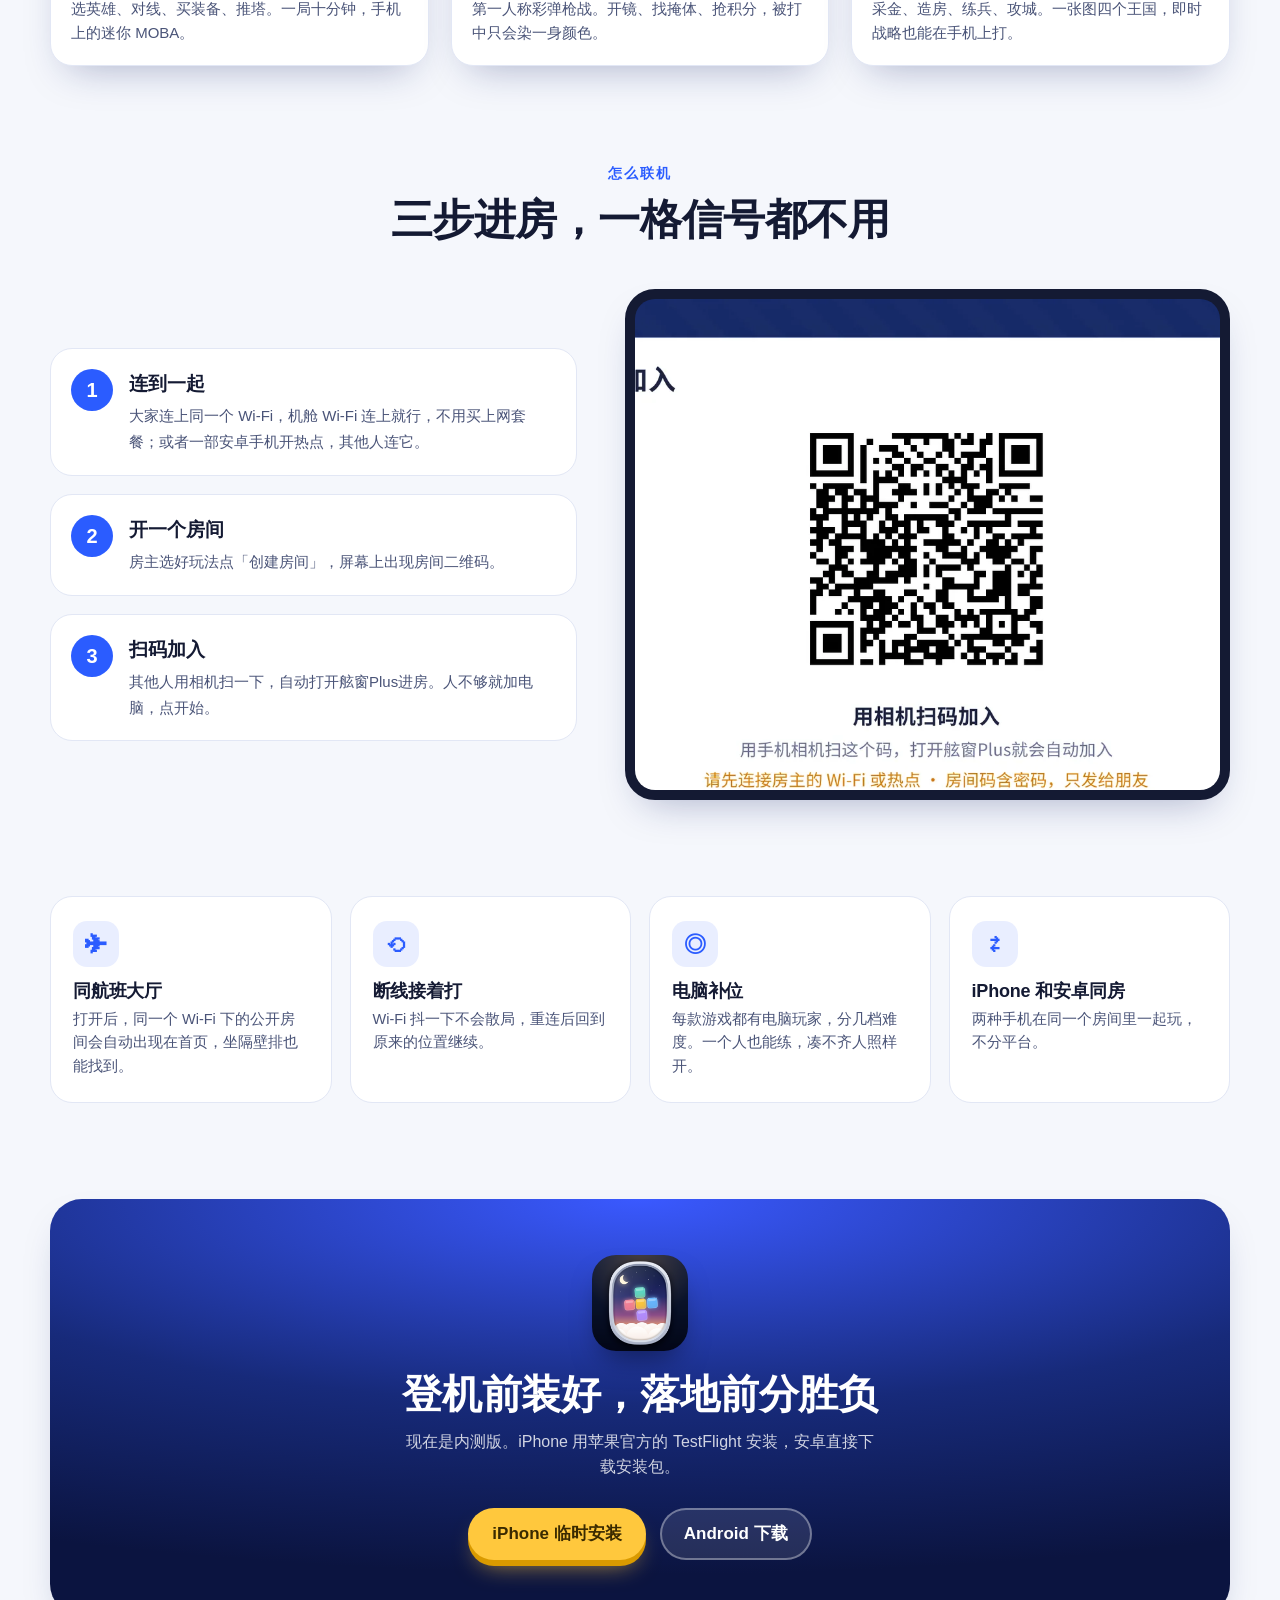
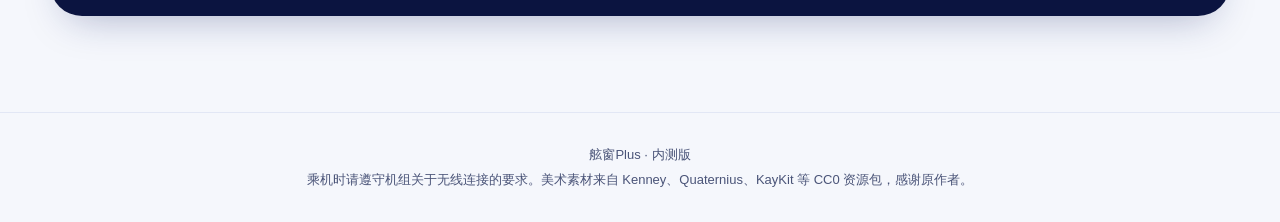
==== commit 94fb34dd: "安装页改成 TestFlight 为主，直接安装（需开发者模式）收起作备用 Co-Authored-By: Claude Opus 5.5 <noreply@anthropic.com>" ====
--- a/index.html
+++ b/index.html
@@ -38,7 +38,7 @@
       <p class="lead">六款多人对战小游戏。连上机舱 Wi-Fi（不用买上网套餐），或者一部安卓手机开热点，身边最多 8 个人扫码就进房。不用流量，不用注册。</p>
       <div class="cta">
         <a class="btn" href="https://porthole.gxlself.com/ios/"><svg viewBox="0 0 24 24" aria-hidden="true"><path d="M16.4 12.6c0-2.4 2-3.6 2.1-3.7-1.1-1.7-2.9-1.9-3.5-1.9-1.5-.2-2.9.9-3.7.9-.8 0-1.9-.9-3.2-.8-1.6 0-3.1 1-4 2.4-1.7 3-.4 7.4 1.2 9.8.8 1.2 1.8 2.5 3 2.4 1.2 0 1.7-.8 3.1-.8s1.9.8 3.2.8c1.3 0 2.1-1.2 2.9-2.4.9-1.4 1.3-2.7 1.3-2.8 0 0-2.4-1-2.4-3.9zM14 5.5c.7-.8 1.1-1.9 1-3-1 0-2.1.7-2.8 1.5-.6.7-1.2 1.8-1 2.9 1.1.1 2.1-.6 2.8-1.4z"/></svg>iPhone 临时安装</a>
-        <a class="btn btn-ghost" id="apk" href="https://github.com/gxlself/porthole-plus/releases/download/v0.1.0/PortholePlus.apk"><svg viewBox="0 0 24 24" aria-hidden="true"><path d="M17.6 9.5l1.8-3.1a.4.4 0 10-.7-.4l-1.8 3.1A11 11 0 0012 8a11 11 0 00-4.9 1.1L5.3 6a.4.4 0 10-.7.4l1.8 3.1A9.8 9.8 0 001 17.5h22a9.8 9.8 0 00-5.4-8zM7 15a1 1 0 110-2 1 1 0 010 2zm10 0a1 1 0 110-2 1 1 0 010 2z"/></svg>Android 下载</a>
+        <a class="btn btn-ghost" id="apk" href="https://github.com/gxlself/porthole-plus/releases/latest/download/PortholePlus.apk"><svg viewBox="0 0 24 24" aria-hidden="true"><path d="M17.6 9.5l1.8-3.1a.4.4 0 10-.7-.4l-1.8 3.1A11 11 0 0012 8a11 11 0 00-4.9 1.1L5.3 6a.4.4 0 10-.7.4l1.8 3.1A9.8 9.8 0 001 17.5h22a9.8 9.8 0 00-5.4-8zM7 15a1 1 0 110-2 1 1 0 010 2zm10 0a1 1 0 110-2 1 1 0 010 2z"/></svg>Android 下载</a>
       </div>
       <ul class="chips">
         <li>6 款游戏</li><li>最多 8 人</li><li>0 流量</li><li>人不够电脑补位</li>
@@ -131,10 +131,10 @@
     <div class="dl-card">
       <img class="dl-logo" src="assets/icon-180.png" alt="" width="96" height="96">
       <h2>登机前装好，落地前分胜负</h2>
-      <p>现在是内测版。iPhone 需要先登记设备，安卓直接下载安装包。</p>
+      <p>现在是内测版。iPhone 用苹果官方的 TestFlight 安装，安卓直接下载安装包。</p>
       <div class="cta center">
         <a class="btn" href="https://porthole.gxlself.com/ios/">iPhone 临时安装</a>
-        <a class="btn btn-ghost" href="https://github.com/gxlself/porthole-plus/releases/download/v0.1.0/PortholePlus.apk">Android 下载</a>
+        <a class="btn btn-ghost" href="https://github.com/gxlself/porthole-plus/releases/latest/download/PortholePlus.apk">Android 下载</a>
       </div>
     </div>
   </section>
